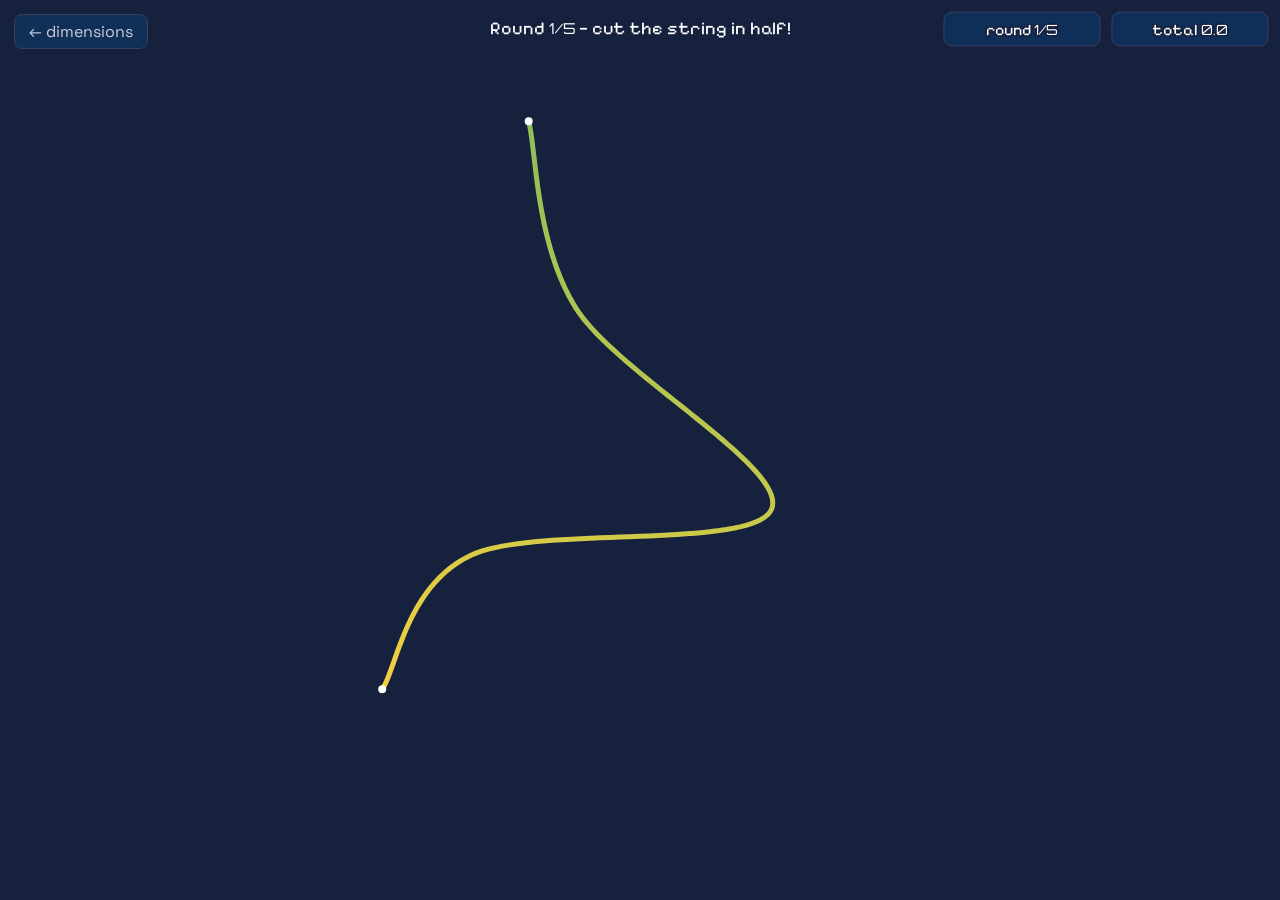
==== 1d.html @ f985652f "created the 1D line mode" ====
<!DOCTYPE html>
<html>
<head>
  <meta charset="utf-8">
  <meta name="viewport" content="width=device-width, initial-scale=1">
  <title>Shape Cutter — 1D</title>
  <link rel="preconnect" href="https://fonts.googleapis.com">
  <link rel="preconnect" href="https://fonts.gstatic.com" crossorigin>
  <link href="https://fonts.googleapis.com/css2?family=Pixelify+Sans:wght@400..700&family=Orbitron:wght@500;700&family=Space+Grotesk:wght@300..700&display=swap" rel="stylesheet">
  <link rel="stylesheet" href="style.css">
</head>
<body>
  <a class="back" href="index.html">&larr; dimensions</a>
  <canvas id="game" width="800" height="600"></canvas>
  <script src="strings.js"></script>
  <script src="oned.js"></script>
</body>
</html>
---- style.css ----
body {
  display: flex;
  flex-direction: column;
  align-items: center;
  background: #1a1a2e;
  font-family: 'Space Grotesk', system-ui, sans-serif;
  color: #eee;
  margin: 0;
  min-height: 100vh;
  animation: pagefade 0.4s ease-out;
}
@keyframes pagefade {
  from {
    opacity: 0;
  }
}
#game {
  position: fixed;
  inset: 0;
  background: #16213e;
  touch-action: none;
}
button {
  margin-top: 14px;
  font-family: inherit;
}
.back {
  position: fixed;
  top: 14px;
  left: 14px;
  z-index: 10;
  padding: 6px 14px;
  background: rgba(15, 52, 96, 0.8);
  border: 1px solid #3a3f5c;
  border-radius: 8px;
  color: #ccd;
  text-decoration: none;
}
.back:hover {
  color: #fff;
}

/* --- landing page --- */
#bg {
  position: fixed;
  inset: 0;
  z-index: 0;
}
.menu-wrap {
  position: relative;
  z-index: 1;
  display: flex;
  flex-direction: column;
  align-items: center;
}
.title {
  margin: 12vh 0 0;
  line-height: 0;
  animation: rise 0.7s ease-out both;
}
.title canvas {
  max-width: min(92vw, 860px);
  image-rendering: pixelated;
}
.slice-line {
  width: 0;
  height: 3px;
  border-radius: 2px;
  background: #fff;
  opacity: 0.85;
  margin-top: 8px;
  animation: slice 0.6s 0.5s ease-out forwards;
}
.tagline {
  font-family: 'Pixelify Sans', monospace;
  font-size: 17px;
  letter-spacing: 0.5px;
  color: #aab3d0;
  margin: 18px 0 0;
  animation: rise 0.7s 0.2s ease-out both;
}
.tagline-accent {
  color: #e94560;
}
.menu {
  display: flex;
  gap: 56px;
  margin-top: 44px;
  flex-wrap: wrap;
  justify-content: center;
}
.mode {
  --accent: #e94560;
  position: relative;
  display: flex;
  flex-direction: column;
  align-items: center;
  gap: 5px;
  padding: 26px 30px 20px;
  background: linear-gradient(160deg, #1f2a4e 0%, #131c38 100%);
  border: 2px solid color-mix(in srgb, var(--accent) 45%, #2a3358);
  border-radius: 6px;
  color: #fff;
  text-decoration: none;
  cursor: crosshair;
  transition: transform 0.25s ease, border-color 0.25s ease, box-shadow 0.25s ease;
  animation: rise 0.7s 0.35s ease-out both;
}
.mode-food {
  --accent: #f5a623;
}
.mode:nth-child(2) {
  animation-delay: 0.5s;
}
.mode:nth-child(3) {
  animation-delay: 0.65s;
}
.mode-d1 {
  --accent: #5f85db;
}
.mode-d2 {
  --accent: #e94560;
}
.mode-d3 {
  --accent: #f5a623;
}
.dim-card .mode-name {
  font-family: 'Orbitron', sans-serif;
  font-size: 24px;
  letter-spacing: 2px;
}
.num {
  font-family: 'Orbitron', sans-serif;
  font-size: 13px;
}
.page-head {
  font-family: 'Pixelify Sans', monospace;
  font-size: clamp(30px, 6vw, 42px);
  color: #fff;
  margin: 10vh 0 0;
  animation: rise 0.7s ease-out both;
}
/* target-bracket corners: this card is something you cut */
.mode::before,
.mode::after {
  content: '';
  position: absolute;
  width: 16px;
  height: 16px;
}
.mode::before {
  top: -7px;
  left: -7px;
  border-top: 4px solid var(--accent);
  border-left: 4px solid var(--accent);
}
.mode::after {
  bottom: -7px;
  right: -7px;
  border-bottom: 4px solid var(--accent);
  border-right: 4px solid var(--accent);
}
.mode:hover {
  transform: translateY(-8px) scale(1.03);
  border-style: solid;
  border-color: var(--accent);
  box-shadow: 0 12px 40px color-mix(in srgb, var(--accent) 28%, transparent),
    inset 0 0 30px color-mix(in srgb, var(--accent) 10%, transparent);
}
.mode canvas {
  border-radius: 4px;
  background: #10182e;
  touch-action: none;
}
.mode-name {
  font-family: 'Pixelify Sans', monospace;
  font-size: 26px;
  font-weight: 600;
  margin-top: 6px;
}
.mode-desc {
  font-family: 'Pixelify Sans', monospace;
  font-size: 15px;
  letter-spacing: 0.5px;
  color: #aab3d0;
}
.mode-hint {
  font-family: 'Pixelify Sans', monospace;
  font-size: 13px;
  color: var(--accent);
  opacity: 0.65;
  transition: opacity 0.2s ease;
}
.mode.hint-flash .mode-hint {
  opacity: 1;
}
.how {
  display: flex;
  align-items: center;
  gap: 14px;
  margin-top: 38px;
  font-family: 'Pixelify Sans', monospace;
  font-size: 15px;
  color: #8f97b8;
  animation: rise 0.7s 0.65s ease-out both;
  transition: color 0.2s ease;
}
.how-demo {
  position: relative;
  width: 44px;
  height: 26px;
  border: 2px solid #5a617f;
  border-radius: 4px;
}
.how-dot {
  position: absolute;
  width: 7px;
  height: 7px;
  border-radius: 50%;
  background: #fff;
  left: -12px;
  top: 28px;
  animation: howsweep 2.2s ease-in-out infinite;
}
.how.hint-flash {
  color: #fff;
}
.how.hint-flash .how-demo {
  border-color: #e94560;
}
@keyframes howsweep {
  0%,
  12% {
    transform: none;
    opacity: 0;
  }
  22% {
    opacity: 1;
  }
  70% {
    transform: translate(58px, -38px);
    opacity: 1;
  }
  82%,
  100% {
    transform: translate(58px, -38px);
    opacity: 0;
  }
}
.wipe-panel {
  position: fixed;
  inset: 0;
  z-index: 70;
  pointer-events: none;
}
#fxOverlay {
  position: fixed;
  inset: 0;
  z-index: 50;
  pointer-events: none;
}
@keyframes cardshake {
  0%,
  100% {
    transform: none;
  }
  25% {
    transform: translateX(-6px);
  }
  75% {
    transform: translateX(6px);
  }
}

@keyframes rise {
  from {
    opacity: 0;
    transform: translateY(18px);
  }
  to {
    opacity: 1;
    transform: none;
  }
}
@keyframes slice {
  to {
    width: min(260px, 60vw);
  }
}

@media (prefers-reduced-motion: reduce) {
  * {
    animation: none !important;
    transition: none !important;
  }
  .slice-line {
    width: min(260px, 60vw);
  }
}
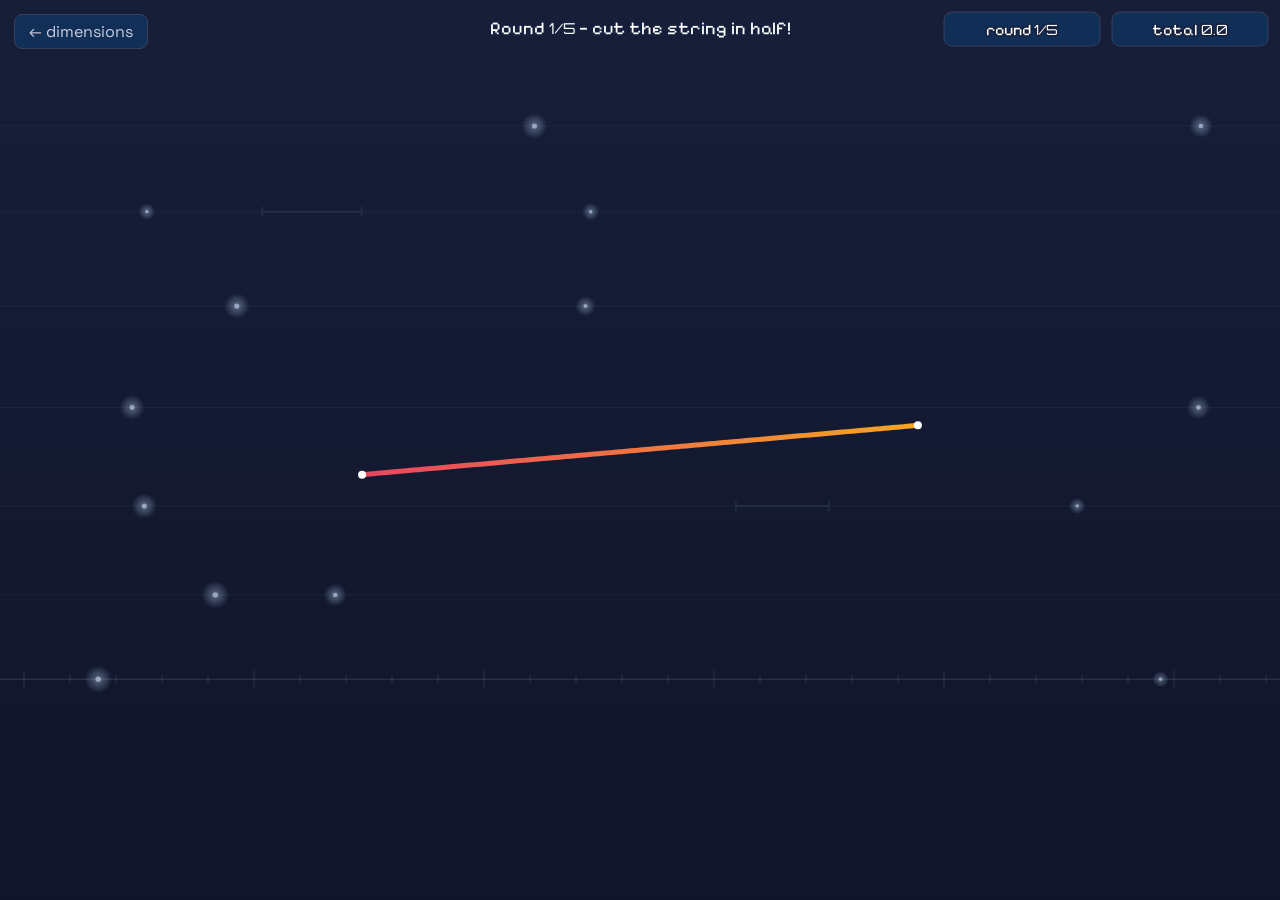
==== commit d431b467: "improved animation" ====
--- a/1d.html
+++ b/1d.html
@@ -9,9 +9,11 @@
   <link href="https://fonts.googleapis.com/css2?family=Pixelify+Sans:wght@400..700&family=Orbitron:wght@500;700&family=Space+Grotesk:wght@300..700&display=swap" rel="stylesheet">
   <link rel="stylesheet" href="style.css">
 </head>
-<body>
+<body data-dim="1">
   <a class="back" href="index.html">&larr; dimensions</a>
+  <canvas id="bg"></canvas>
   <canvas id="game" width="800" height="600"></canvas>
+  <script src="dimbg.js"></script>
   <script src="strings.js"></script>
   <script src="oned.js"></script>
 </body>
--- a/style.css
+++ b/style.css
@@ -17,7 +17,7 @@
 #game {
   position: fixed;
   inset: 0;
-  background: #16213e;
+  background: transparent; /* the dimension backdrop on #bg shows through */
   touch-action: none;
 }
 button {
@@ -44,6 +44,8 @@
 #bg {
   position: fixed;
   inset: 0;
+  width: 100%;
+  height: 100%;
   z-index: 0;
 }
 .menu-wrap {
@@ -52,14 +54,42 @@
   display: flex;
   flex-direction: column;
   align-items: center;
+  pointer-events: none; /* let slice gestures reach the scene canvas beneath */
+}
+.kitchen-hint {
+  position: fixed;
+  bottom: 14px;
+  left: 0;
+  right: 0;
+  width: fit-content;
+  z-index: 1;
+  text-align: center;
+  margin: 0 auto;
+  padding: 5px 16px;
+  font-family: 'Pixelify Sans', monospace;
+  font-size: 15px;
+  color: #4e2f16;
+  background: rgba(244, 239, 228, 0.9);
+  border: 2px solid #8a5a30;
+  border-radius: 999px;
+  pointer-events: none;
+  animation: rise 0.7s 0.6s ease-out both;
+}
+/* compact title block pinned to the very top, floating over the picture */
+.sign {
+  position: relative;
+  display: flex;
+  flex-direction: column;
+  align-items: center;
+  margin-top: 8px;
+  animation: rise 0.7s ease-out both;
 }
 .title {
-  margin: 12vh 0 0;
+  margin: 0;
   line-height: 0;
-  animation: rise 0.7s ease-out both;
 }
 .title canvas {
-  max-width: min(92vw, 860px);
+  max-width: min(50vw, 418px);
   image-rendering: pixelated;
 }
 .slice-line {
@@ -73,14 +103,15 @@
 }
 .tagline {
   font-family: 'Pixelify Sans', monospace;
-  font-size: 17px;
+  font-size: 13px;
   letter-spacing: 0.5px;
-  color: #aab3d0;
-  margin: 18px 0 0;
+  color: #fdf3e0;
+  text-shadow: 1px 2px 0 rgba(58, 43, 28, 0.85);
+  margin: 7px 0 0;
   animation: rise 0.7s 0.2s ease-out both;
 }
 .tagline-accent {
-  color: #e94560;
+  color: #ffb3a0;
 }
 .menu {
   display: flex;
@@ -91,6 +122,7 @@
 }
 .mode {
   --accent: #e94560;
+  pointer-events: auto; /* re-enable: .menu-wrap is pass-through for the landing scene */
   position: relative;
   display: flex;
   flex-direction: column;
@@ -284,7 +316,7 @@
 }
 @keyframes slice {
   to {
-    width: min(260px, 60vw);
+    width: min(170px, 42vw);
   }
 }
 
@@ -294,6 +326,6 @@
     transition: none !important;
   }
   .slice-line {
-    width: min(260px, 60vw);
-  }
-}
+    width: min(170px, 42vw);
+  }
+}
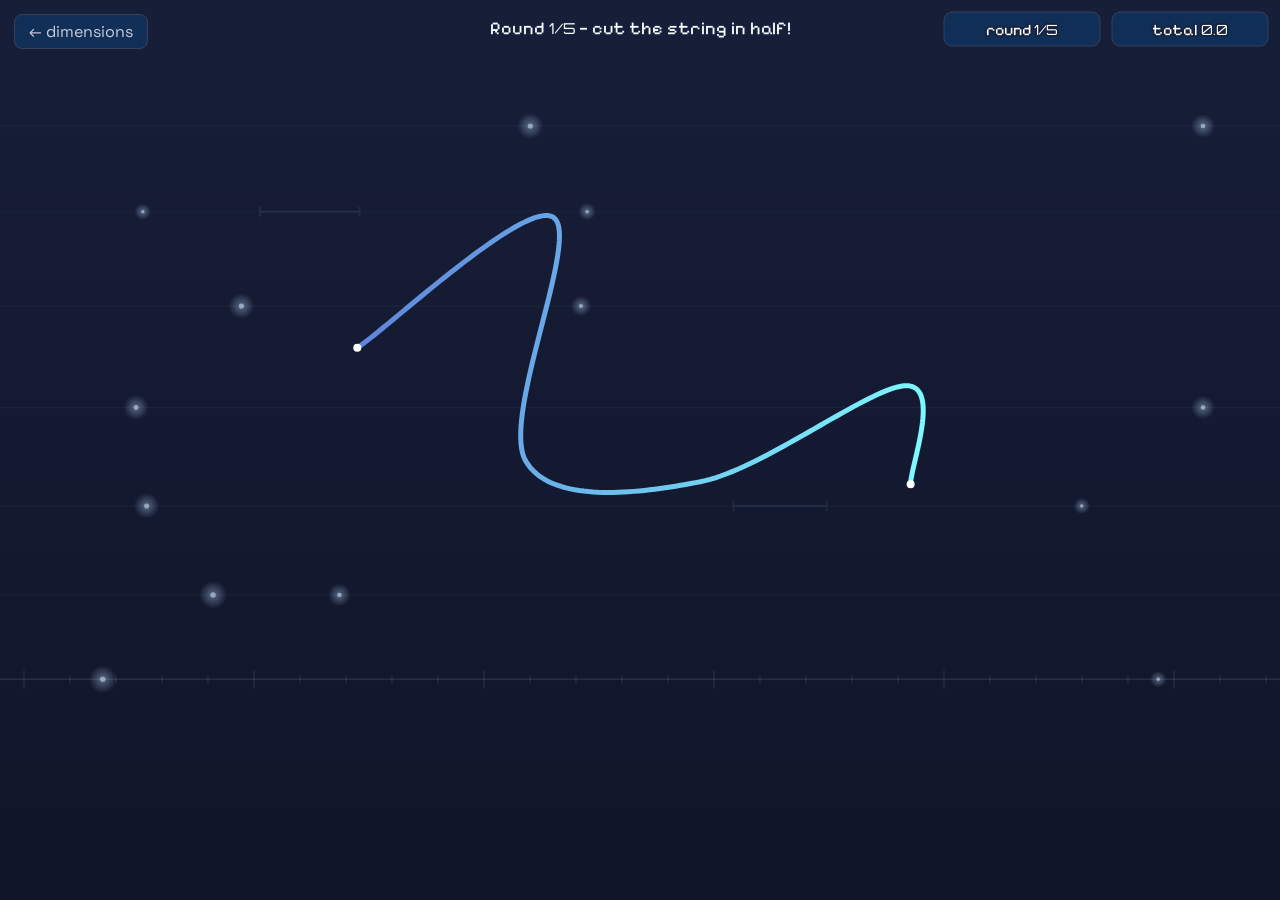
==== commit 6ed343a7: "reorganized project repo" ====
--- a/1d.html
+++ b/1d.html
@@ -7,14 +7,14 @@
   <link rel="preconnect" href="https://fonts.googleapis.com">
   <link rel="preconnect" href="https://fonts.gstatic.com" crossorigin>
   <link href="https://fonts.googleapis.com/css2?family=Pixelify+Sans:wght@400..700&family=Orbitron:wght@500;700&family=Space+Grotesk:wght@300..700&display=swap" rel="stylesheet">
-  <link rel="stylesheet" href="style.css">
+  <link rel="stylesheet" href="css/style.css">
 </head>
 <body data-dim="1">
   <a class="back" href="index.html">&larr; dimensions</a>
   <canvas id="bg"></canvas>
   <canvas id="game" width="800" height="600"></canvas>
-  <script src="dimbg.js"></script>
-  <script src="strings.js"></script>
-  <script src="oned.js"></script>
+  <script src="js/shared/dimbg.js"></script>
+  <script src="js/1d/strings.js"></script>
+  <script src="js/1d/oned.js"></script>
 </body>
 </html>
--- a/css/style.css
+++ b/css/style.css
@@ -0,0 +1,331 @@
+body {
+  display: flex;
+  flex-direction: column;
+  align-items: center;
+  background: #1a1a2e;
+  font-family: 'Space Grotesk', system-ui, sans-serif;
+  color: #eee;
+  margin: 0;
+  min-height: 100vh;
+  animation: pagefade 0.4s ease-out;
+}
+@keyframes pagefade {
+  from {
+    opacity: 0;
+  }
+}
+#game {
+  position: fixed;
+  inset: 0;
+  background: transparent; /* the dimension backdrop on #bg shows through */
+  touch-action: none;
+}
+button {
+  margin-top: 14px;
+  font-family: inherit;
+}
+.back {
+  position: fixed;
+  top: 14px;
+  left: 14px;
+  z-index: 10;
+  padding: 6px 14px;
+  background: rgba(15, 52, 96, 0.8);
+  border: 1px solid #3a3f5c;
+  border-radius: 8px;
+  color: #ccd;
+  text-decoration: none;
+}
+.back:hover {
+  color: #fff;
+}
+
+/* --- landing page --- */
+#bg {
+  position: fixed;
+  inset: 0;
+  width: 100%;
+  height: 100%;
+  z-index: 0;
+}
+.menu-wrap {
+  position: relative;
+  z-index: 1;
+  display: flex;
+  flex-direction: column;
+  align-items: center;
+  pointer-events: none; /* let slice gestures reach the scene canvas beneath */
+}
+.kitchen-hint {
+  position: fixed;
+  bottom: 14px;
+  left: 0;
+  right: 0;
+  width: fit-content;
+  z-index: 1;
+  text-align: center;
+  margin: 0 auto;
+  padding: 5px 16px;
+  font-family: 'Pixelify Sans', monospace;
+  font-size: 15px;
+  color: #4e2f16;
+  background: rgba(244, 239, 228, 0.9);
+  border: 2px solid #8a5a30;
+  border-radius: 999px;
+  pointer-events: none;
+  animation: rise 0.7s 0.6s ease-out both;
+}
+/* compact title block pinned to the very top, floating over the picture */
+.sign {
+  position: relative;
+  display: flex;
+  flex-direction: column;
+  align-items: center;
+  margin-top: 8px;
+  animation: rise 0.7s ease-out both;
+}
+.title {
+  margin: 0;
+  line-height: 0;
+}
+.title canvas {
+  max-width: min(50vw, 418px);
+  image-rendering: pixelated;
+}
+.slice-line {
+  width: 0;
+  height: 3px;
+  border-radius: 2px;
+  background: #fff;
+  opacity: 0.85;
+  margin-top: 8px;
+  animation: slice 0.6s 0.5s ease-out forwards;
+}
+.tagline {
+  font-family: 'Pixelify Sans', monospace;
+  font-size: 13px;
+  letter-spacing: 0.5px;
+  color: #fdf3e0;
+  text-shadow: 1px 2px 0 rgba(58, 43, 28, 0.85);
+  margin: 7px 0 0;
+  animation: rise 0.7s 0.2s ease-out both;
+}
+.tagline-accent {
+  color: #ffb3a0;
+}
+.menu {
+  display: flex;
+  gap: 56px;
+  margin-top: 44px;
+  flex-wrap: wrap;
+  justify-content: center;
+}
+.mode {
+  --accent: #e94560;
+  pointer-events: auto; /* re-enable: .menu-wrap is pass-through for the landing scene */
+  position: relative;
+  display: flex;
+  flex-direction: column;
+  align-items: center;
+  gap: 5px;
+  padding: 26px 30px 20px;
+  background: linear-gradient(160deg, #1f2a4e 0%, #131c38 100%);
+  border: 2px solid color-mix(in srgb, var(--accent) 45%, #2a3358);
+  border-radius: 6px;
+  color: #fff;
+  text-decoration: none;
+  cursor: crosshair;
+  transition: transform 0.25s ease, border-color 0.25s ease, box-shadow 0.25s ease;
+  animation: rise 0.7s 0.35s ease-out both;
+}
+.mode-food {
+  --accent: #f5a623;
+}
+.mode:nth-child(2) {
+  animation-delay: 0.5s;
+}
+.mode:nth-child(3) {
+  animation-delay: 0.65s;
+}
+.mode-d1 {
+  --accent: #5f85db;
+}
+.mode-d2 {
+  --accent: #e94560;
+}
+.mode-d3 {
+  --accent: #f5a623;
+}
+.dim-card .mode-name {
+  font-family: 'Orbitron', sans-serif;
+  font-size: 24px;
+  letter-spacing: 2px;
+}
+.num {
+  font-family: 'Orbitron', sans-serif;
+  font-size: 13px;
+}
+.page-head {
+  font-family: 'Pixelify Sans', monospace;
+  font-size: clamp(30px, 6vw, 42px);
+  color: #fff;
+  margin: 10vh 0 0;
+  animation: rise 0.7s ease-out both;
+}
+/* target-bracket corners: this card is something you cut */
+.mode::before,
+.mode::after {
+  content: '';
+  position: absolute;
+  width: 16px;
+  height: 16px;
+}
+.mode::before {
+  top: -7px;
+  left: -7px;
+  border-top: 4px solid var(--accent);
+  border-left: 4px solid var(--accent);
+}
+.mode::after {
+  bottom: -7px;
+  right: -7px;
+  border-bottom: 4px solid var(--accent);
+  border-right: 4px solid var(--accent);
+}
+.mode:hover {
+  transform: translateY(-8px) scale(1.03);
+  border-style: solid;
+  border-color: var(--accent);
+  box-shadow: 0 12px 40px color-mix(in srgb, var(--accent) 28%, transparent),
+    inset 0 0 30px color-mix(in srgb, var(--accent) 10%, transparent);
+}
+.mode canvas {
+  border-radius: 4px;
+  background: #10182e;
+  touch-action: none;
+}
+.mode-name {
+  font-family: 'Pixelify Sans', monospace;
+  font-size: 26px;
+  font-weight: 600;
+  margin-top: 6px;
+}
+.mode-desc {
+  font-family: 'Pixelify Sans', monospace;
+  font-size: 15px;
+  letter-spacing: 0.5px;
+  color: #aab3d0;
+}
+.mode-hint {
+  font-family: 'Pixelify Sans', monospace;
+  font-size: 13px;
+  color: var(--accent);
+  opacity: 0.65;
+  transition: opacity 0.2s ease;
+}
+.mode.hint-flash .mode-hint {
+  opacity: 1;
+}
+.how {
+  display: flex;
+  align-items: center;
+  gap: 14px;
+  margin-top: 38px;
+  font-family: 'Pixelify Sans', monospace;
+  font-size: 15px;
+  color: #8f97b8;
+  animation: rise 0.7s 0.65s ease-out both;
+  transition: color 0.2s ease;
+}
+.how-demo {
+  position: relative;
+  width: 44px;
+  height: 26px;
+  border: 2px solid #5a617f;
+  border-radius: 4px;
+}
+.how-dot {
+  position: absolute;
+  width: 7px;
+  height: 7px;
+  border-radius: 50%;
+  background: #fff;
+  left: -12px;
+  top: 28px;
+  animation: howsweep 2.2s ease-in-out infinite;
+}
+.how.hint-flash {
+  color: #fff;
+}
+.how.hint-flash .how-demo {
+  border-color: #e94560;
+}
+@keyframes howsweep {
+  0%,
+  12% {
+    transform: none;
+    opacity: 0;
+  }
+  22% {
+    opacity: 1;
+  }
+  70% {
+    transform: translate(58px, -38px);
+    opacity: 1;
+  }
+  82%,
+  100% {
+    transform: translate(58px, -38px);
+    opacity: 0;
+  }
+}
+.wipe-panel {
+  position: fixed;
+  inset: 0;
+  z-index: 70;
+  pointer-events: none;
+}
+#fxOverlay {
+  position: fixed;
+  inset: 0;
+  z-index: 50;
+  pointer-events: none;
+}
+@keyframes cardshake {
+  0%,
+  100% {
+    transform: none;
+  }
+  25% {
+    transform: translateX(-6px);
+  }
+  75% {
+    transform: translateX(6px);
+  }
+}
+
+@keyframes rise {
+  from {
+    opacity: 0;
+    transform: translateY(18px);
+  }
+  to {
+    opacity: 1;
+    transform: none;
+  }
+}
+@keyframes slice {
+  to {
+    width: min(170px, 42vw);
+  }
+}
+
+@media (prefers-reduced-motion: reduce) {
+  * {
+    animation: none !important;
+    transition: none !important;
+  }
+  .slice-line {
+    width: min(170px, 42vw);
+  }
+}
